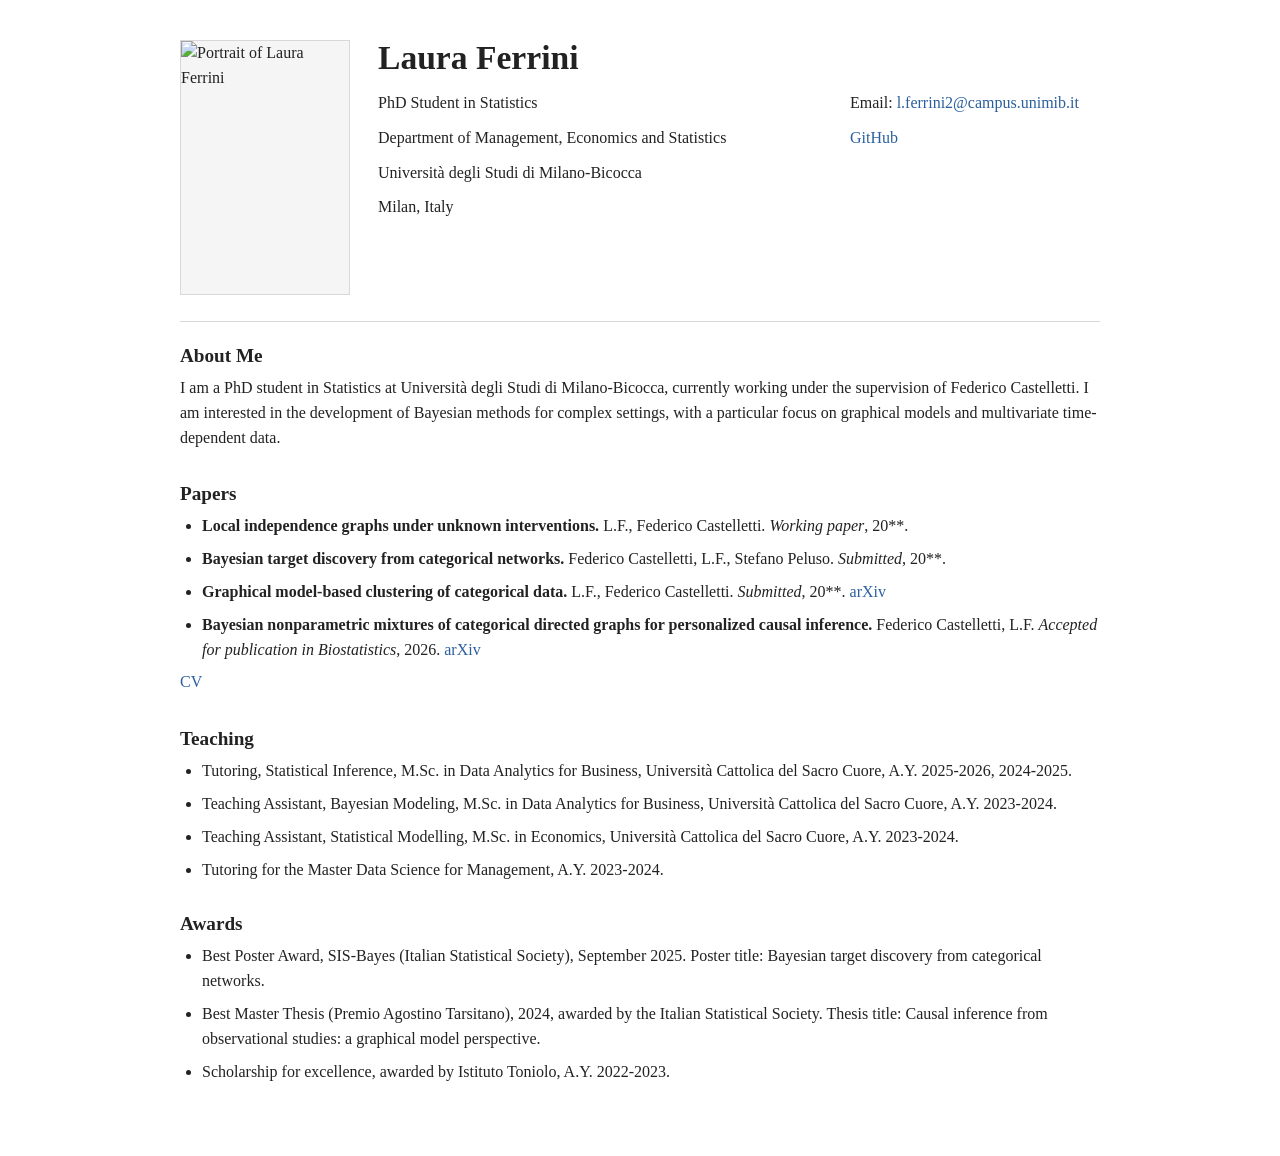
==== index.html @ b68044c7 "Add files via upload  Add personal academic website" ====
<!doctype html>
<html lang="en">
<head>
  <meta charset="utf-8">
  <meta name="viewport" content="width=device-width, initial-scale=1">
  <meta name="description" content="Academic homepage for Laura Ferrini, PhD student in Statistics.">
  <title>Laura Ferrini | PhD Student in Statistics</title>
  <link rel="stylesheet" href="styles.css">
</head>
<body>
  <div class="page">
    <div class="profile">
      <img class="portrait" src="assets/profile.JPG" alt="Portrait of Laura Ferrini">

      <div class="intro">
        <h1>Laura Ferrini</h1>
        <div class="details">
          <div>
            <p>PhD Student in Statistics</p>
            <p>Department of Management, Economics and Statistics</p>
            <p>Università degli Studi di Milano-Bicocca</p>
            <p>Milan, Italy</p>
          </div>
          <div class="contact">
            <p>Email: <a href="mailto:l.ferrini2@campus.unimib.it">l.ferrini2@campus.unimib.it</a></p>
            <p><a href="https://github.com/LauraFerrini" target="_blank" rel="noreferrer">GitHub</a></p>
          </div>
        </div>
      </div>
    </div>

    <div class="section">
      <h2>About Me</h2>
      <p>
        I am a PhD student in Statistics at Università degli Studi di Milano-Bicocca,
        currently working under the supervision of Federico Castelletti. I am interested
        in the development of Bayesian methods for complex settings, with a particular
        focus on graphical models and multivariate time-dependent data.
      </p>
    </div>

    <div class="section">
      <h2>Papers</h2>
      <ul>
        <li>
          <strong>Local independence graphs under unknown interventions.</strong>
          L.F., Federico Castelletti. <em>Working paper</em>, 20**.
        </li>
        <li>
          <strong>Bayesian target discovery from categorical networks.</strong>
          Federico Castelletti, L.F., Stefano Peluso. <em>Submitted</em>, 20**.
        </li>
        <li>
          <strong>Graphical model-based clustering of categorical data.</strong>
          L.F., Federico Castelletti. <em>Submitted</em>, 20**.
          <a href="https://arxiv.org/abs/2601.14849" target="_blank" rel="noreferrer">arXiv</a>
        </li>
        <li>
          <strong>Bayesian nonparametric mixtures of categorical directed graphs for personalized causal inference.</strong>
          Federico Castelletti, L.F. <em>Accepted for publication in Biostatistics</em>, 2026.
          <a href="https://arxiv.org/abs/2409.00453" target="_blank" rel="noreferrer">arXiv</a>
        </li>
      </ul>
      <p><a href="assets/cv-5.pdf">CV</a></p>
    </div>

    <div class="section">
      <h2>Teaching</h2>
      <ul>
        <li>
          Tutoring, Statistical Inference, M.Sc. in Data Analytics for Business,
          Università Cattolica del Sacro Cuore, A.Y. 2025-2026, 2024-2025.
        </li>
        <li>
          Teaching Assistant, Bayesian Modeling, M.Sc. in Data Analytics for Business,
          Università Cattolica del Sacro Cuore, A.Y. 2023-2024.
        </li>
        <li>
          Teaching Assistant, Statistical Modelling, M.Sc. in Economics,
          Università Cattolica del Sacro Cuore, A.Y. 2023-2024.
        </li>
        <li>
          Tutoring for the Master Data Science for Management, A.Y. 2023-2024.
        </li>
      </ul>
    </div>

    <div class="section">
      <h2>Awards</h2>
      <ul>
        <li>
          Best Poster Award, SIS-Bayes (Italian Statistical Society), September 2025.
          Poster title: Bayesian target discovery from categorical networks.
        </li>
        <li>
          Best Master Thesis (Premio Agostino Tarsitano), 2024, awarded by the Italian
          Statistical Society. Thesis title: Causal inference from observational studies:
          a graphical model perspective.
        </li>
        <li>
          Scholarship for excellence, awarded by Istituto Toniolo, A.Y. 2022-2023.
        </li>
      </ul>
    </div>
  </div>
</body>
</html>
---- styles.css ----
:root {
  --text: #222222;
  --muted: #555555;
  --line: #d8d8d8;
  --link: #2b5f9e;
  --link-hover: #17416f;
  --page: #ffffff;
}

* {
  box-sizing: border-box;
}

html {
  font-size: 16px;
}

body {
  margin: 0;
  color: var(--text);
  background: var(--page);
  font-family: Georgia, "Times New Roman", Times, serif;
  line-height: 1.55;
}

.page {
  width: min(920px, calc(100% - 32px));
  margin: 40px auto 72px;
}

a {
  color: var(--link);
  text-decoration: none;
}

a:hover,
a:focus {
  color: var(--link-hover);
  text-decoration: underline;
}

.profile {
  display: grid;
  grid-template-columns: 170px 1fr;
  gap: 28px;
  align-items: start;
  padding-bottom: 26px;
  border-bottom: 1px solid var(--line);
}

.portrait {
  width: 170px;
  aspect-ratio: 2 / 3;
  border: 1px solid var(--line);
  object-fit: cover;
  object-position: center top;
  background: #f5f5f5;
}

.intro h1,
.simple-header h1 {
  margin: 0 0 14px;
  font-size: 2.1rem;
  line-height: 1.1;
  font-weight: 600;
}

.details {
  display: grid;
  grid-template-columns: 1fr auto;
  gap: 24px;
}

p {
  margin: 0 0 10px;
}

.contact {
  min-width: 250px;
}

.section {
  padding-top: 22px;
}

h2 {
  margin: 0 0 8px;
  font-size: 1.2rem;
  line-height: 1.25;
  font-weight: 600;
}

ul,
ol {
  margin: 0;
  padding-left: 22px;
}

li {
  margin: 0 0 8px;
}

.top-nav {
  margin-bottom: 28px;
}

.simple-header {
  padding-bottom: 16px;
  border-bottom: 1px solid var(--line);
}

.simple-header p {
  color: var(--muted);
}

.papers li {
  margin-bottom: 18px;
}

@media (max-width: 700px) {
  .page {
    width: min(100% - 24px, 920px);
    margin-top: 24px;
  }

  .profile {
    grid-template-columns: 1fr;
    gap: 18px;
  }

  .portrait {
    width: 150px;
  }

  .details {
    grid-template-columns: 1fr;
    gap: 10px;
  }

  .contact {
    min-width: 0;
  }

  .intro h1,
  .simple-header h1 {
    font-size: 1.8rem;
  }
}
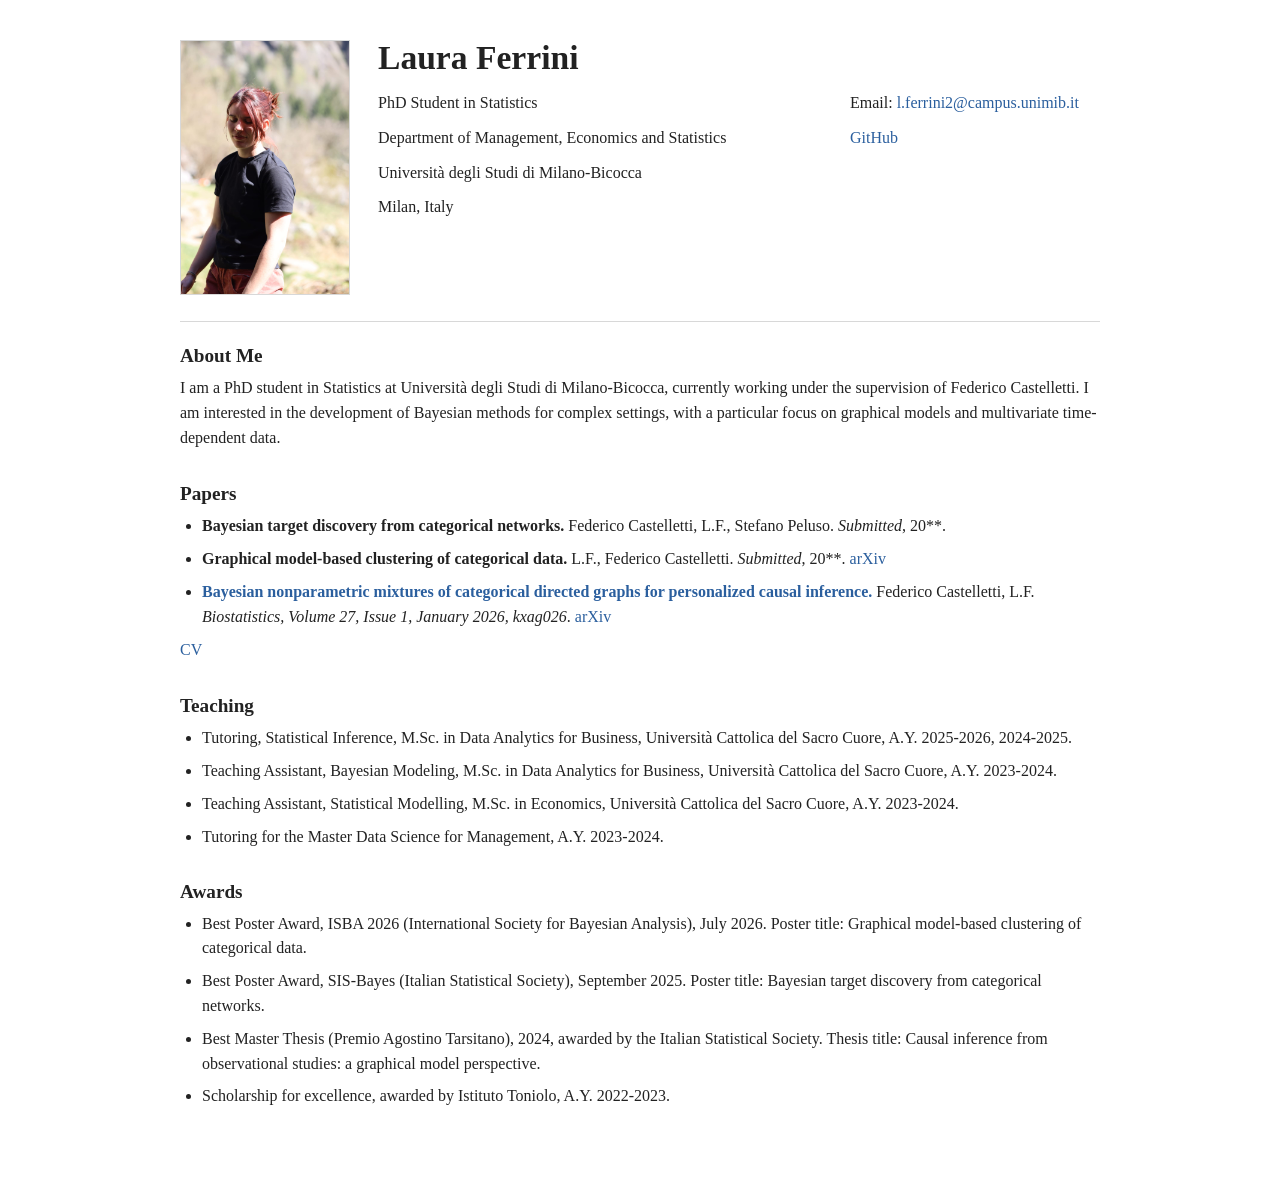
==== commit 1315f261: "Update index.html" ====
--- a/index.html
+++ b/index.html
@@ -43,10 +43,6 @@
       <h2>Papers</h2>
       <ul>
         <li>
-          <strong>Local independence graphs under unknown interventions.</strong>
-          L.F., Federico Castelletti. <em>Working paper</em>, 20**.
-        </li>
-        <li>
           <strong>Bayesian target discovery from categorical networks.</strong>
           Federico Castelletti, L.F., Stefano Peluso. <em>Submitted</em>, 20**.
         </li>
@@ -56,8 +52,10 @@
           <a href="https://arxiv.org/abs/2601.14849" target="_blank" rel="noreferrer">arXiv</a>
         </li>
         <li>
-          <strong>Bayesian nonparametric mixtures of categorical directed graphs for personalized causal inference.</strong>
-          Federico Castelletti, L.F. <em>Accepted for publication in Biostatistics</em>, 2026.
+           <a href="https://doi.org/10.1093/biostatistics/kxag026" target="_blank">
+   <strong> Bayesian nonparametric mixtures of categorical directed graphs for personalized causal inference.</strong>
+</a> 
+          Federico Castelletti, L.F. <em>Biostatistics, Volume 27, Issue 1, January 2026, kxag026</em>.
           <a href="https://arxiv.org/abs/2409.00453" target="_blank" rel="noreferrer">arXiv</a>
         </li>
       </ul>
@@ -89,6 +87,10 @@
       <h2>Awards</h2>
       <ul>
         <li>
+          Best Poster Award, ISBA 2026 (International Society for Bayesian Analysis), July 2026.
+          Poster title: Graphical model-based clustering of categorical data.
+        </li>
+        <li>
           Best Poster Award, SIS-Bayes (Italian Statistical Society), September 2025.
           Poster title: Bayesian target discovery from categorical networks.
         </li>
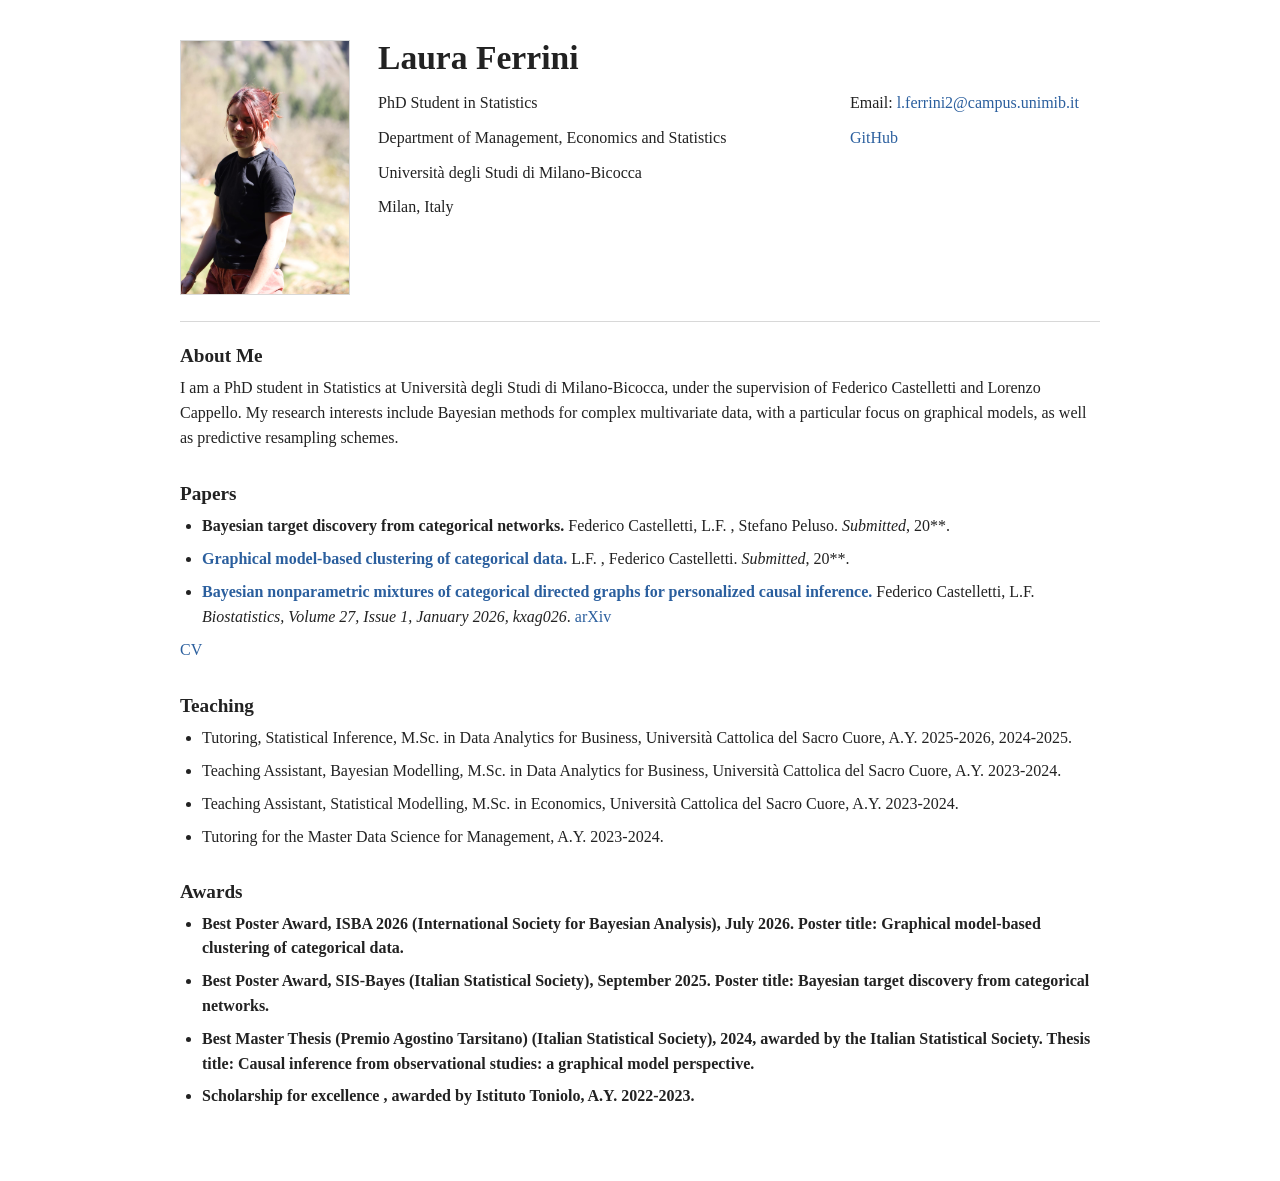
==== commit 3620c446: "Update index.html" ====
--- a/index.html
+++ b/index.html
@@ -32,10 +32,8 @@
     <div class="section">
       <h2>About Me</h2>
       <p>
-        I am a PhD student in Statistics at Università degli Studi di Milano-Bicocca,
-        currently working under the supervision of Federico Castelletti. I am interested
-        in the development of Bayesian methods for complex settings, with a particular
-        focus on graphical models and multivariate time-dependent data.
+        I am a PhD student in Statistics at Università degli Studi di Milano-Bicocca, under the supervision of Federico Castelletti and Lorenzo Cappello.
+        My research interests include Bayesian methods for complex multivariate data, with a particular focus on graphical models, as well as predictive resampling schemes.
       </p>
     </div>
 
@@ -44,18 +42,19 @@
       <ul>
         <li>
           <strong>Bayesian target discovery from categorical networks.</strong>
-          Federico Castelletti, L.F., Stefano Peluso. <em>Submitted</em>, 20**.
+          Federico Castelletti, </strong> L.F. </strong>, Stefano Peluso. <em>Submitted</em>, 20**.
         </li>
         <li>
-          <strong>Graphical model-based clustering of categorical data.</strong>
-          L.F., Federico Castelletti. <em>Submitted</em>, 20**.
-          <a href="https://arxiv.org/abs/2601.14849" target="_blank" rel="noreferrer">arXiv</a>
+          <a href="https://arxiv.org/abs/2601.14849" target="_blank" rel="noreferrer"> <strong>Graphical model-based clustering of categorical data.</strong></a>
+         
+          </strong> L.F. </strong>, Federico Castelletti. <em>Submitted</em>, 20**.
+          
         </li>
         <li>
            <a href="https://doi.org/10.1093/biostatistics/kxag026" target="_blank">
    <strong> Bayesian nonparametric mixtures of categorical directed graphs for personalized causal inference.</strong>
 </a> 
-          Federico Castelletti, L.F. <em>Biostatistics, Volume 27, Issue 1, January 2026, kxag026</em>.
+          Federico Castelletti, </strong> L.F. </strong> <em>Biostatistics, Volume 27, Issue 1, January 2026, kxag026</em>.
           <a href="https://arxiv.org/abs/2409.00453" target="_blank" rel="noreferrer">arXiv</a>
         </li>
       </ul>
@@ -70,7 +69,7 @@
           Università Cattolica del Sacro Cuore, A.Y. 2025-2026, 2024-2025.
         </li>
         <li>
-          Teaching Assistant, Bayesian Modeling, M.Sc. in Data Analytics for Business,
+          Teaching Assistant, Bayesian Modelling, M.Sc. in Data Analytics for Business,
           Università Cattolica del Sacro Cuore, A.Y. 2023-2024.
         </li>
         <li>
@@ -87,20 +86,20 @@
       <h2>Awards</h2>
       <ul>
         <li>
-          Best Poster Award, ISBA 2026 (International Society for Bayesian Analysis), July 2026.
+           <strong> Best Poster Award, ISBA 2026  <strong> (International Society for Bayesian Analysis), July 2026.
           Poster title: Graphical model-based clustering of categorical data.
         </li>
         <li>
-          Best Poster Award, SIS-Bayes (Italian Statistical Society), September 2025.
+           <strong> Best Poster Award, SIS-Bayes  <strong> (Italian Statistical Society), September 2025.
           Poster title: Bayesian target discovery from categorical networks.
         </li>
         <li>
-          Best Master Thesis (Premio Agostino Tarsitano), 2024, awarded by the Italian
+           <strong>Best Master Thesis (Premio Agostino Tarsitano)  <strong> (Italian Statistical Society), 2024, awarded by the Italian
           Statistical Society. Thesis title: Causal inference from observational studies:
           a graphical model perspective.
         </li>
         <li>
-          Scholarship for excellence, awarded by Istituto Toniolo, A.Y. 2022-2023.
+           <strong>Scholarship for excellence  <strong>, awarded by Istituto Toniolo, A.Y. 2022-2023.
         </li>
       </ul>
     </div>
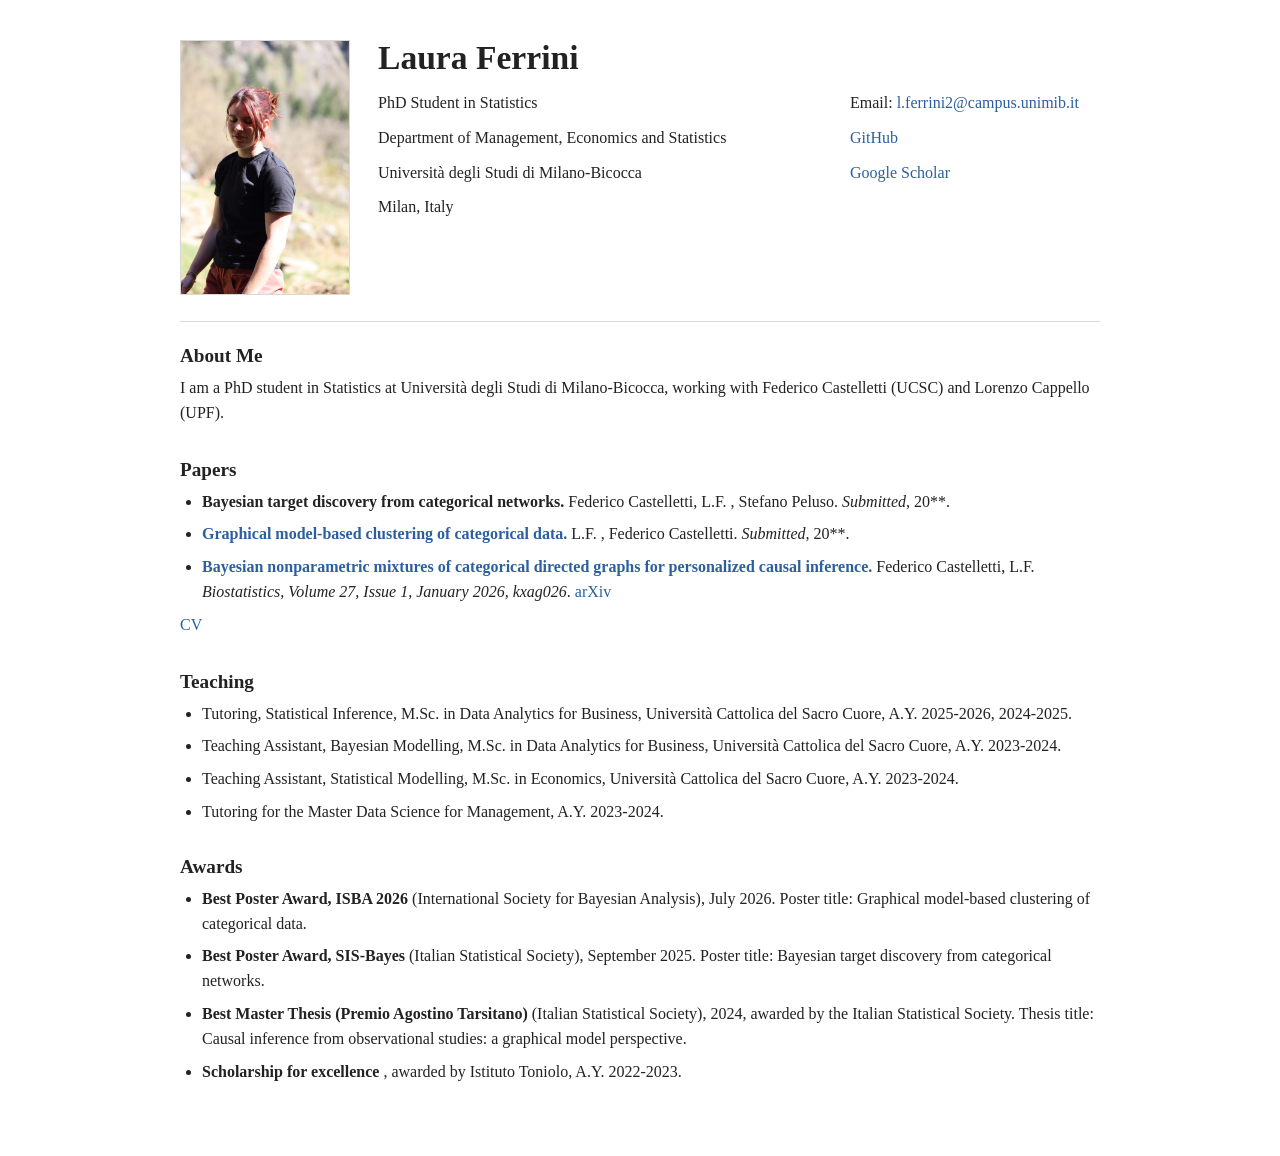
==== commit 1afefaef: "Update index.html" ====
--- a/index.html
+++ b/index.html
@@ -24,6 +24,7 @@
           <div class="contact">
             <p>Email: <a href="mailto:l.ferrini2@campus.unimib.it">l.ferrini2@campus.unimib.it</a></p>
             <p><a href="https://github.com/LauraFerrini" target="_blank" rel="noreferrer">GitHub</a></p>
+            <p><a href="https://scholar.google.com/citations?user=1KQvSIwAAAAJ&hl=it&oi=ao" target="_blank" rel="noreferrer">Google Scholar</a></p>
           </div>
         </div>
       </div>
@@ -32,8 +33,7 @@
     <div class="section">
       <h2>About Me</h2>
       <p>
-        I am a PhD student in Statistics at Università degli Studi di Milano-Bicocca, under the supervision of Federico Castelletti and Lorenzo Cappello.
-        My research interests include Bayesian methods for complex multivariate data, with a particular focus on graphical models, as well as predictive resampling schemes.
+        I am a PhD student in Statistics at Università degli Studi di Milano-Bicocca, working with Federico Castelletti (UCSC) and Lorenzo Cappello (UPF).
       </p>
     </div>
 
@@ -86,20 +86,20 @@
       <h2>Awards</h2>
       <ul>
         <li>
-           <strong> Best Poster Award, ISBA 2026  <strong> (International Society for Bayesian Analysis), July 2026.
+           <strong> Best Poster Award, ISBA 2026 </strong> (International Society for Bayesian Analysis), July 2026.
           Poster title: Graphical model-based clustering of categorical data.
         </li>
         <li>
-           <strong> Best Poster Award, SIS-Bayes  <strong> (Italian Statistical Society), September 2025.
+           <strong> Best Poster Award, SIS-Bayes </strong> (Italian Statistical Society), September 2025.
           Poster title: Bayesian target discovery from categorical networks.
         </li>
         <li>
-           <strong>Best Master Thesis (Premio Agostino Tarsitano)  <strong> (Italian Statistical Society), 2024, awarded by the Italian
+           <strong>Best Master Thesis (Premio Agostino Tarsitano) </strong> (Italian Statistical Society), 2024, awarded by the Italian
           Statistical Society. Thesis title: Causal inference from observational studies:
           a graphical model perspective.
         </li>
         <li>
-           <strong>Scholarship for excellence  <strong>, awarded by Istituto Toniolo, A.Y. 2022-2023.
+           <strong>Scholarship for excellence </strong>, awarded by Istituto Toniolo, A.Y. 2022-2023.
         </li>
       </ul>
     </div>
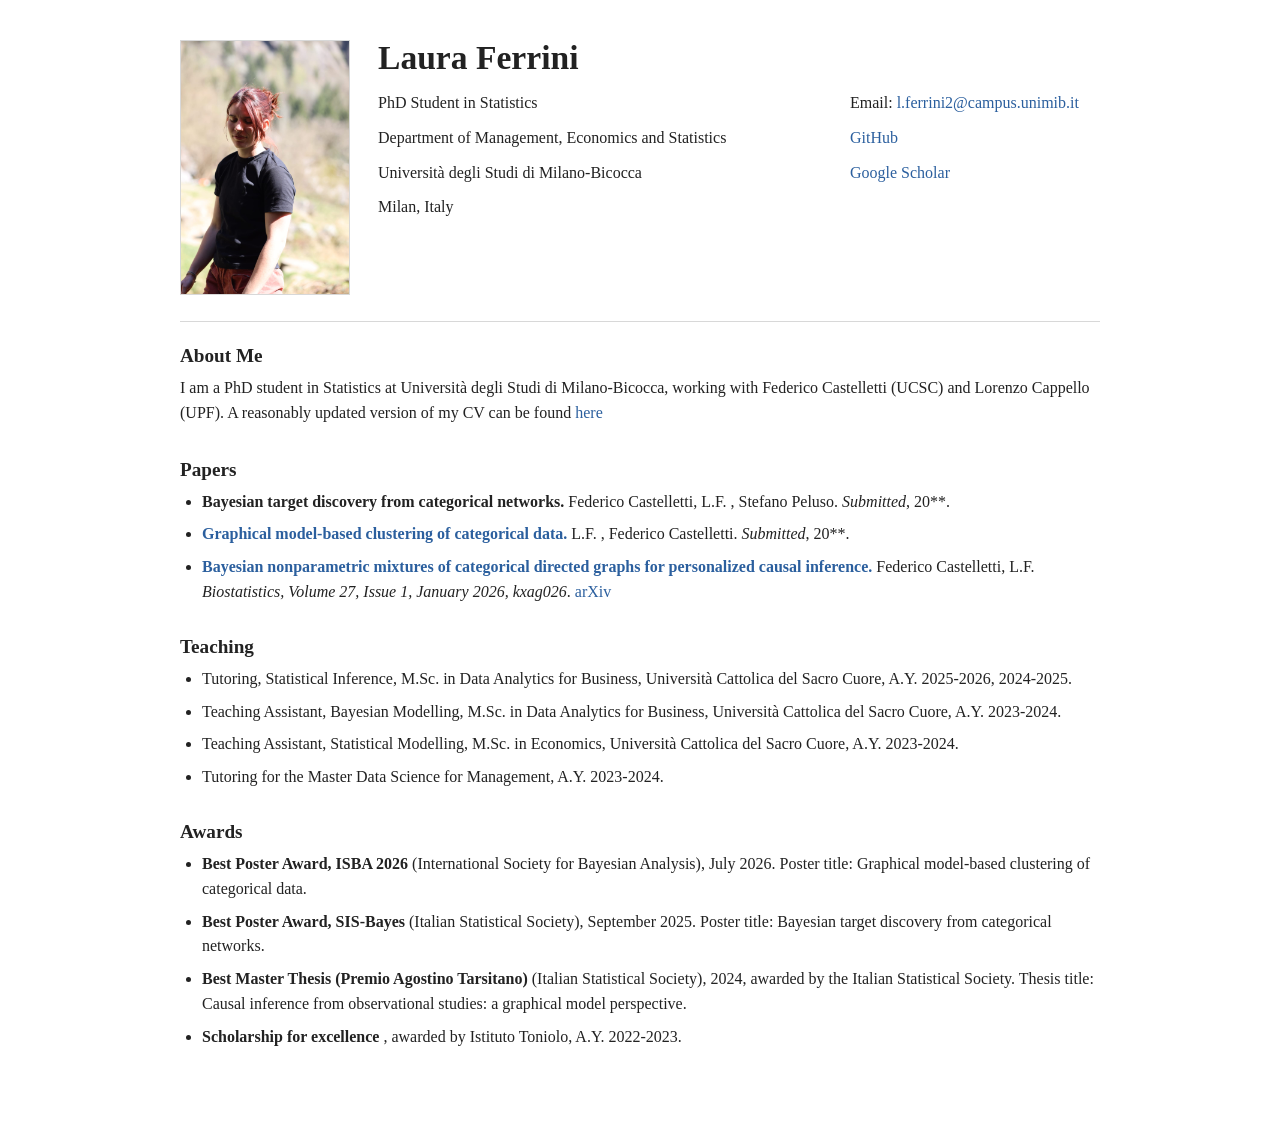
==== commit 181f4697: "Update index.html" ====
--- a/index.html
+++ b/index.html
@@ -33,7 +33,7 @@
     <div class="section">
       <h2>About Me</h2>
       <p>
-        I am a PhD student in Statistics at Università degli Studi di Milano-Bicocca, working with Federico Castelletti (UCSC) and Lorenzo Cappello (UPF).
+        I am a PhD student in Statistics at Università degli Studi di Milano-Bicocca, working with Federico Castelletti (UCSC) and Lorenzo Cappello (UPF). A reasonably updated version of my CV can be found <a href="assets/cv-5.pdf">here</a>
       </p>
     </div>
 
@@ -58,7 +58,6 @@
           <a href="https://arxiv.org/abs/2409.00453" target="_blank" rel="noreferrer">arXiv</a>
         </li>
       </ul>
-      <p><a href="assets/cv-5.pdf">CV</a></p>
     </div>
 
     <div class="section">
